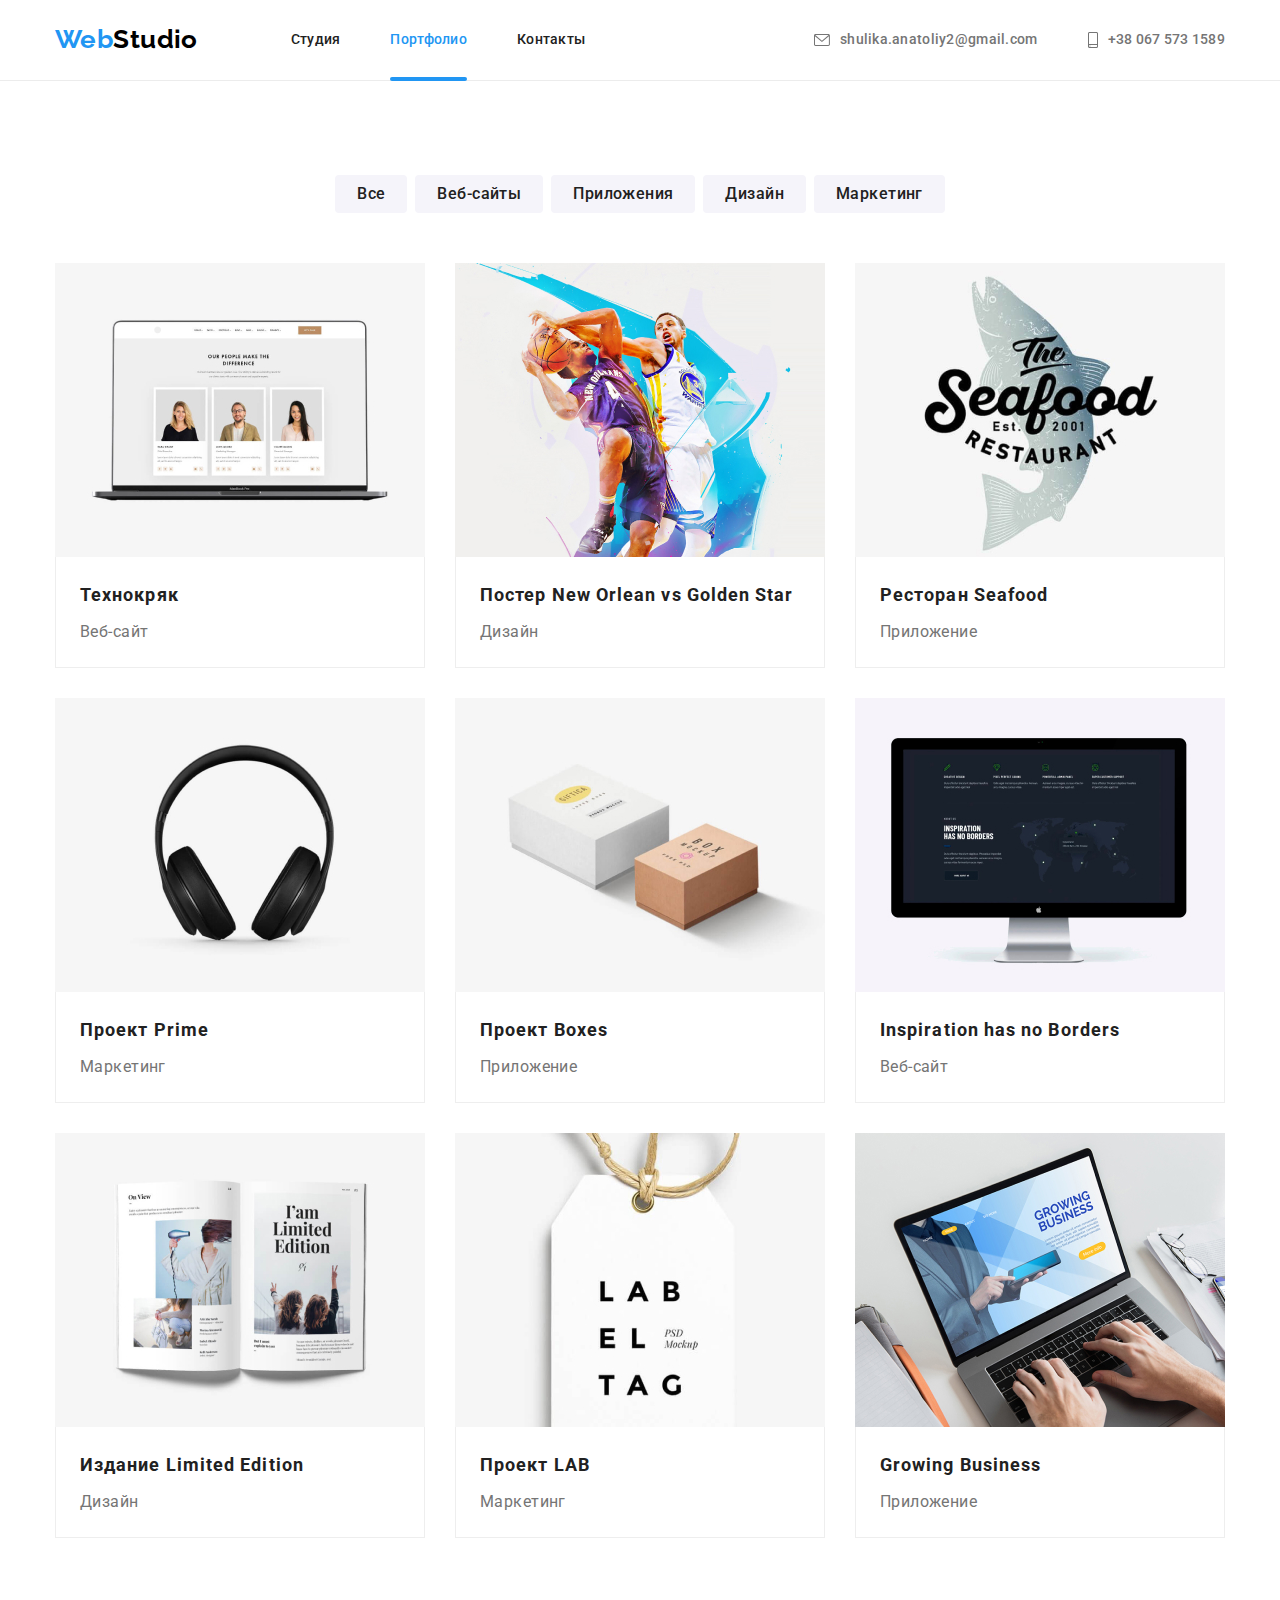
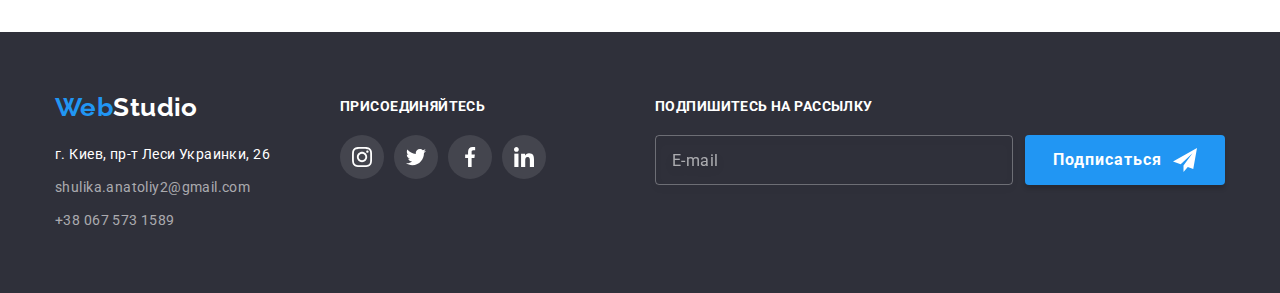
==== portfolio.html @ ae58b259 "Initial commit" ====
<!DOCTYPE html>
<html lang="ru">
  <head>
    <meta charset="UTF-8" />
    <meta http-equiv="X-UA-Compatible" content="IE=edge" />
    <meta name="viewport" content="width=device-width, initial-scale=1.0" />
    <link rel="preconnect" href="https://fonts.googleapis.com" />
    <link rel="preconnect" href="https://fonts.gstatic.com" crossorigin />
    <link
      href="https://fonts.googleapis.com/css2?family=Raleway:wght@700&family=Roboto:wght@400;500;700;900&display=swap"
      rel="stylesheet"
    />
    <link
      rel="stylesheet"
      href="https://cdnjs.cloudflare.com/ajax/libs/modern-normalize/1.1.0/modern-normalize.min.css"
    />
    <link rel="stylesheet" href="./styles/styles.css" />
    <link rel="stylesheet" href="./js/modal.js" />
    <title>GoIT Home Work 4</title>
  </head>
  <body>
    <!-- --------------------------------Header--------------------------------- -->
    <header class="header">
      <div class="container header-flex">
        <a class="logo" href="./index.html" lang="en"
          >Web<span class="logo-header">Studio</span></a
        >
        <!-- -----------------------Navigation -->
        <nav>
          <ul class="list-nav list">
            <li>
              <a class="header-link" href="./index.html">Студия</a>
            </li>
            <li>
              <a class="header-link current" href="./portfolio.html"
                >Портфолио</a
              >
            </li>
            <li>
              <a
                class="header-link"
                href="https://github.com/anatoliyshulika/goit-markup-hw-01"
                >Контакты</a
              >
            </li>
          </ul>
        </nav>
        <!-- -----------------------Contacts -->
        <ul class="header-contact-list list">
          <li>
            <a
              class="header-link contact-link"
              href="mailto:shulika.anatoliy2@gmail.com"
              lang="en"
            >
              <svg class="icon" width="16" height="12">
                <use href="./images/svg/icons.svg#envelope"></use>
              </svg>
              <span>shulika.anatoliy2@gmail.com</span>
            </a>
          </li>
          <li>
            <a class="header-link contact-link" href="tel:+380675731589">
              <svg class="icon" width="10" height="16">
                <use href="./images/svg/icons.svg#smartphone"></use>
              </svg>
              <span>+38 067 573 1589</span></a
            >
          </li>
        </ul>
      </div>
    </header>
    <!-- --------------------------------Header--------------------------------- -->

    <!-- --------------------------------Main--------------------------------- -->
    <main>
      <section class="section">
        <div class="container">
          <h1 class="visually-hidden">Портфолио</h1>
          <ul class="btn-list">
            <li class="item">
              <button class="works-btn" type="button">Все</button>
            </li>
            <li class="item">
              <button class="works-btn" type="button">Веб-сайты</button>
            </li>
            <li class="item">
              <button class="works-btn" type="button">Приложения</button>
            </li>
            <li class="item">
              <button class="works-btn" type="button">Дизайн</button>
            </li>
            <li class="item">
              <button class="works-btn" type="button">Маркетинг</button>
            </li>
          </ul>
          <!-- ---------------work list -->
          <ul class="list work-list">
            <!-- Технокряк -->
            <li class="item">
              <a class="work-list-link" href="">
                <div class="card">
                  <img
                    src="./images/portfolio/tekhnokrak.jpg"
                    width="370"
                    height="294"
                    alt="Ноутбук с фото на экране"
                  />
                  <div class="overlay">
                    <p>
                      Ресурс предлагает комплексные предложения с разным уровнем
                      функционала и сервисов. Все это позволит посетителю
                      получить исчерпывающие сведения о компании или частном
                      лице.
                    </p>
                  </div>
                </div>
                <div class="card-container">
                  <h2 class="work-title titles">Технокряк</h2>
                  <p class="discr-title">Веб-сайт</p>
                </div>
              </a>
            </li>
            <!-- Постер New Orlean vs Golden Star -->
            <li class="item">
              <a class="work-list-link" href="">
                <div class="card">
                  <img
                    src="./images/portfolio/orlean-vs-golden-star.jpg"
                    width="370"
                    height="294"
                    alt="Постер New Orlean vs Golden Star"
                  />
                  <div class="overlay">
                    <p>
                      Ресурс предлагает комплексные предложения с разным уровнем
                      функционала и сервисов. Все это позволит посетителю
                      получить исчерпывающие сведения о компании или частном
                      лице.
                    </p>
                  </div>
                </div>
                <div class="card-container">
                  <h2 class="work-title titles">
                    Постер New Orlean vs Golden Star
                  </h2>
                  <p class="discr-title">Дизайн</p>
                </div>
              </a>
            </li>
            <!-- Ресторан Seafood -->
            <li class="item">
              <a class="work-list-link" href="">
                <div class="card">
                  <img
                    src="./images/portfolio/seafood.jpg"
                    width="370"
                    height="294"
                    alt="Логотип ресторана сифуд"
                  />
                  <div class="overlay">
                    <p>
                      Ресурс предлагает комплексные предложения с разным уровнем
                      функционала и сервисов. Все это позволит посетителю
                      получить исчерпывающие сведения о компании или частном
                      лице.
                    </p>
                  </div>
                </div>
                <div class="card-container">
                  <h2 class="work-title titles">Ресторан Seafood</h2>
                  <p class="discr-title">Приложение</p>
                </div>
              </a>
            </li>
            <!-- Проект Prime -->
            <li class="item">
              <a class="work-list-link" href="">
                <div class="card">
                  <img
                    src="./images/portfolio/prime.jpg"
                    width="370"
                    height="294"
                    alt="Наушники"
                  />
                  <div class="overlay">
                    <p>
                      Ресурс предлагает комплексные предложения с разным уровнем
                      функционала и сервисов. Все это позволит посетителю
                      получить исчерпывающие сведения о компании или частном
                      лице.
                    </p>
                  </div>
                </div>
                <div class="card-container">
                  <h2 class="work-title titles">Проект Prime</h2>
                  <p class="discr-title">Маркетинг</p>
                </div>
              </a>
            </li>
            <!-- Проект Boxes -->
            <li class="item">
              <a class="work-list-link" href="">
                <div class="card">
                  <img
                    src="./images/portfolio/boxes.jpg"
                    width="370"
                    height="294"
                    alt="Картонные коробки"
                  />
                  <div class="overlay">
                    <p>
                      Ресурс предлагает комплексные предложения с разным уровнем
                      функционала и сервисов. Все это позволит посетителю
                      получить исчерпывающие сведения о компании или частном
                      лице.
                    </p>
                  </div>
                </div>
                <div class="card-container">
                  <h2 class="work-title titles">Проект Boxes</h2>
                  <p class="discr-title">Приложение</p>
                </div>
              </a>
            </li>
            <!-- Inspiration has no Borders -->
            <li class="item">
              <a class="work-list-link" href="">
                <div class="card">
                  <img
                    src="./images/portfolio/inspiration-has-no-borders.jpg"
                    width="370"
                    height="294"
                    alt="Монитор с изображением сайта"
                  />
                  <div class="overlay">
                    <p>
                      Ресурс предлагает комплексные предложения с разным уровнем
                      функционала и сервисов. Все это позволит посетителю
                      получить исчерпывающие сведения о компании или частном
                      лице.
                    </p>
                  </div>
                </div>
                <div class="card-container">
                  <h2 class="work-title titles">Inspiration has no Borders</h2>
                  <p class="discr-title">Веб-сайт</p>
                </div>
              </a>
            </li>
            <!-- Издание Limited Edition -->
            <li class="item">
              <a class="work-list-link" href="">
                <div class="card">
                  <img
                    src="./images/portfolio/limited-edition.jpg"
                    width="370"
                    height="294"
                    alt="Развернутая книга"
                  />
                  <div class="overlay">
                    <p>
                      Ресурс предлагает комплексные предложения с разным уровнем
                      функционала и сервисов. Все это позволит посетителю
                      получить исчерпывающие сведения о компании или частном
                      лице.
                    </p>
                  </div>
                </div>
                <div class="card-container">
                  <h2 class="work-title titles">Издание Limited Edition</h2>
                  <p class="discr-title">Дизайн</p>
                </div>
              </a>
            </li>
            <!-- Проект LAB -->
            <li class="item">
              <a class="work-list-link" href="">
                <div class="card">
                  <img
                    src="./images/portfolio/lab.jpg"
                    width="370"
                    height="294"
                    alt="Бирка с надписью"
                  />
                  <div class="overlay">
                    <p>
                      Ресурс предлагает комплексные предложения с разным уровнем
                      функционала и сервисов. Все это позволит посетителю
                      получить исчерпывающие сведения о компании или частном
                      лице.
                    </p>
                  </div>
                </div>
                <div class="card-container">
                  <h2 class="work-title titles">Проект LAB</h2>
                  <p class="discr-title">Маркетинг</p>
                </div>
              </a>
            </li>
            <!-- Growing Business -->
            <li class="item">
              <a class="work-list-link" href="">
                <div class="card">
                  <img
                    src="./images/portfolio/growing-business.jpg"
                    width="370"
                    height="294"
                    alt="Ноутбук с приложением на экране"
                  />
                  <div class="overlay">
                    <p>
                      Ресурс предлагает комплексные предложения с разным уровнем
                      функционала и сервисов. Все это позволит посетителю
                      получить исчерпывающие сведения о компании или частном
                      лице.
                    </p>
                  </div>
                </div>
                <div class="card-container">
                  <h2 class="work-title titles">Growing Business</h2>
                  <p class="discr-title">Приложение</p>
                </div>
              </a>
            </li>
          </ul>
          <!-- ---------------work list -->
        </div>
      </section>
    </main>
    <!-- --------------------------------Main--------------------------------- -->

    <!-- --------------------------------Footer--------------------------------- -->
    <footer class="footer">
      <div class="container">
        <div class="footer-address">
          <a class="logo" href="./index.html" lang="en"
            >Web<span class="logo-footer">Studio</span></a
          >
          <address>
            <ul class="address-list">
              <li class="item">
                <p class="post-address">г. Киев, пр-т Леси Украинки, 26</p>
              </li>
              <li class="item">
                <p>
                  <a
                    class="link-address"
                    href="mailto:shulika.anatoliy2@gmail.com"
                    lang="en"
                    >shulika.anatoliy2@gmail.com</a
                  >
                </p>
              </li>
              <li class="item">
                <p>
                  <a class="link-address" href="tel:+380675731589"
                    >+38 067 573 1589</a
                  >
                </p>
              </li>
            </ul>
          </address>
        </div>
        <div>
          <p class="join">Присоединяйтесь</p>
          <ul class="list social-list social-footer">
            <li class="item">
              <a
                class="social-link"
                href=""
                target="_blank"
                rel="noreferrer noopener"
                lang="en"
                aria-label="instagram"
              >
                <svg class="icon" width="20" height="20">
                  <use href="./images/svg/icons.svg#instagram"></use>
                </svg>
              </a>
            </li>
            <li class="item">
              <a
                class="social-link"
                href=""
                target="_blank"
                rel="noreferrer noopener"
                lang="en"
                aria-label="twitter"
              >
                <svg class="icon" width="20" height="20">
                  <use href="./images/svg/icons.svg#twitter"></use>
                </svg>
              </a>
            </li>
            <li class="item">
              <a
                class="social-link"
                href="https://www.facebook.com/profile.php?id=100005367284716"
                target="_blank"
                rel="noreferrer noopener"
                lang="en"
                aria-label="facebook"
              >
                <svg class="icon" width="20" height="20">
                  <use href="./images/svg/icons.svg#facebook"></use>
                </svg>
              </a>
            </li>
            <li class="item">
              <a
                class="social-link"
                href="https://www.linkedin.com/in/anatoliy-shulika-77a064154"
                target="_blank"
                rel="noreferrer noopener"
                lang="en"
                aria-label="linkedin"
              >
                <svg class="icon" width="20" height="20">
                  <use href="./images/svg/icons.svg#linkedin"></use>
                </svg>
              </a>
            </li>
          </ul>
        </div>
        <div class="footer-form-container">
          <strong class="join">Подпишитесь на рассылку</strong>
          <form class="subscribe-form" name="subscribe" method="">
            <label>
              <input
                class="subscribe-input"
                type="email"
                placeholder="E-mail"
                required
              />
            </label>
            <button type="submit" class="subscribe-btn">
              Подписаться
              <svg class="icon" width="24" height="24">
                <use href="./images/svg/icons.svg#icon-send"></use>
              </svg>
            </button>
          </form>
        </div>
      </div>
    </footer>
    <!-- --------------------------------Footer--------------------------------- -->
  </body>
</html>
---- styles/styles.css ----
/* Global variables */
:root {
  --main-white-color: #ffffff;
  --main-black-color: #000000;
  --main-text-color: #757575;
  --second-text-title-color: #212121;
  --accent-color: #2196f3;
  --accent-bg-color: #2f303a;
  --hero-btn-hover-bg-color: #188ce8;
  --our-team-bg-color: #f5f4fa;
  --work-item-border-color: #eeeeee;
  --heder-bord-color: #ececec;
  --svg-icon-color: #afb1b8;
  --num-of-cards: 1; /*number of cards in flex grid*/
  --space-between: 30px; /*space betwwen cards*/
  --timing-function: 250ms cubic-bezier(0.4, 0, 0.2, 1);
}

/* -------------------------Common styles--------------------------- */
body {
  font-family: Roboto, sans-serif;
  font-size: 14px;
  letter-spacing: 0.03em;

  background-color: var(--main-white-color);
  color: var(--main-text-color);
}

/* Reset some styles */
h1,
h2,
h3,
p,
ul {
  margin: 0;
  padding: 0;
}

.section {
  padding: 94px 0;
  max-width: 1600px;
  margin-left: auto;
  margin-right: auto;
}

.visually-hidden {
  position: absolute;
  width: 1px;
  height: 1px;
  margin: -1px;
  border: 0;
  padding: 0;
  white-space: nowrap;
  clip-path: inset(100%);
  clip: rect(0 0 0 0);
  overflow: hidden;
}

.titles {
  font-weight: 700;
  color: var(--second-text-title-color);
}

img {
  display: block;
  max-width: 100%;
  height: auto;
}

.list {
  list-style: none;
  display: flex;
  flex-wrap: wrap;
}

.container {
  padding-left: 15px;
  padding-right: 15px;
  width: 1200px;
  margin: 0 auto;
}

/* It is formula for gridding flex */
.list > .item {
  margin-right: var(--space-between);
  flex-basis: calc(
    (100% - (var(--space-between) * (var(--num-of-cards) - 1))) /
      var(--num-of-cards)
  );
}

.icon {
  fill: currentColor;
}
/* -------------------------Common styles--------------------------- */

/* -------------------------------Header----------------------------- */
.header {
  width: 100%;

  border-bottom: 1px solid var(--heder-bord-color);
  background-color: var(--main-white-color);
}
.header-flex {
  display: flex;
  align-items: center;
}

.logo {
  padding-top: 20px;
  padding-bottom: 20px;
  vertical-align: middle;

  font-family: Raleway, sans-serif;
  font-weight: 700;
  font-size: 26px;
  line-height: 1.2;
  text-decoration: none;
  letter-spacing: inherit;

  color: var(--accent-color);
}

.logo-header {
  color: var(--main-black-color);
  margin-right: 93px;
}

/* -----------------------Navigation and contacts */
.list-nav > li:not(:first-child) {
  margin-left: 50px;
}

.header-contact-list {
  margin-left: auto;
}

.header-contact-list > li:not(:first-child) {
  margin-left: 50px;
}

.header-link {
  display: inline-block;
  padding-top: 32px;
  padding-bottom: 32px;

  text-decoration: none;
  font-weight: 500;
  font-size: inherit;
  line-height: 1.14;
  letter-spacing: 0.02em;

  color: var(--second-text-title-color);

  transition: color var(--timing-function);
}

.header-link:hover,
.header-link:focus {
  color: var(--accent-color);
}

.current {
  color: var(--accent-color);
  position: relative;
}

.current::after {
  position: absolute;
  bottom: 0;
  transform: translateY(1px);

  display: block;
  width: 100%;
  height: 4px;

  content: "";

  border-radius: 2px;
  background-color: var(--accent-color);
}

.contact-link {
  display: flex;
  align-items: center;

  color: inherit;
}

.contact-link .icon {
  margin-right: 10px;
}

/* -----------------------Navigation and contacts */
/* -------------------------------Header----------------------------- */

/* -------------------------------Main----------------------------- */
/* ----------------------- Hero */
.hero {
  min-height: 600px;
  padding-top: 200px;
  text-align: center;

  background-color: var(--accent-bg-color);
  background-image: linear-gradient(
      rgba(47, 48, 58, 0.4),
      rgba(47, 48, 58, 0.4)
    ),
    url(../images/main-page/hero.jpg), linear-gradient(#c4c4c4, #c4c4c4);
  background-repeat: no-repeat;
  background-size: cover;
}

.box-title {
  width: 700px;
  margin-top: 0;
  margin-bottom: 30px;
  margin-left: auto;
  margin-right: auto;
}

.hero-title {
  font-weight: 900;
  font-size: 44px;
  line-height: 1.36;
  letter-spacing: 0.06em;
  text-transform: uppercase;

  color: var(--main-white-color);
}

.hero-btn {
  width: 200px;
  height: 50px;

  box-shadow: 0px 4px 4px rgba(0, 0, 0, 0.15);
  border-radius: 4px;
  border: none;

  font-family: inherit;
  font-weight: 700;
  font-size: 16px;
  line-height: 1.88;
  letter-spacing: 0.06em;

  color: var(--main-white-color);
  background-color: var(--accent-color);
  transition: background-color var(--timing-function);

  cursor: pointer;
}

.hero-btn:hover,
.hero-btn:focus {
  background-color: var(--hero-btn-hover-bg-color);
}

/* ---Modal window--- */
.backdrop {
  position: fixed;
  top: 0;
  left: 0;
  z-index: 11;

  width: 100vw;
  height: 100vh;

  background-color: rgba(0, 0, 0, 0.2);

  opacity: 1;
  visibility: visible;

  transition: opacity var(--timing-function), visibility var(--timing-function);
}

.backdrop.is-hidden {
  opacity: 0;
  visibility: hidden;
  pointer-events: none;
}

.backdrop.is-hidden .modal {
  transform: translate(-50%, -50%) scale(0.8);
}

.modal {
  position: absolute;
  top: 50%;
  left: 50%;
  transform: translate(-50%, -50%) scale(1);
  transition: transform var(--timing-function);

  min-width: 528px;
  min-height: 581px;
  padding: 40px;

  background: var(--main-white-color);
  box-shadow: 0px 1px 3px rgba(0, 0, 0, 0.12), 0px 1px 1px rgba(0, 0, 0, 0.14),
    0px 2px 1px rgba(0, 0, 0, 0.2);
  border-radius: 4px;
}

.modal-close-btn {
  position: absolute;
  top: 0;
  right: 0;
  transform: translate(-8px, 8px);

  display: flex;
  align-items: center;
  justify-content: center;
  width: 30px;
  height: 30px;

  background-color: var(--main-white-color);
  border-radius: 50%;
  border: 1px solid rgba(0, 0, 0, 0.1);

  cursor: pointer;

  transition: color var(--timing-function);
}

.modal-close-btn:hover,
.modal-close-btn:focus {
  color: var(--accent-color);
}

/* -------- modal form styling */
.order-form-title {
  display: block;
  margin-bottom: 12px;

  font-weight: 700;
  font-size: 20px;
  line-height: 1.15;
  text-align: center;
  letter-spacing: 0.03em;

  color: var(--second-text-title-color);
}

.order-label {
  display: block;
  height: 58px;
  margin-bottom: 10px;
}

.order-input-title {
  display: inline-block;
  margin-bottom: 4px;
  font-size: 12px;
  line-height: 1.17;
  letter-spacing: 0.01em;
}

.input-container {
  position: relative;
}

.order-input {
  display: block;
  width: 448px;
  height: 40px;
  padding-left: 42px;
  padding-right: 10px;

  border: 1px solid rgba(33, 33, 33, 0.2);
  border-radius: 4px;

  cursor: pointer;
  transition: border-color var(--timing-function);
}

.input-icon {
  position: absolute;
  left: 12px;
  top: 50%;
  transform: translateY(-50%);

  fill: var(--second-text-title-color);
  transition: fill var(--timing-function);
}

.comment-field::placeholder {
  color: rgba(117, 117, 117, 0.5);
}

.order-input:focus {
  border-color: var(--accent-color);
  outline: none;
}

.order-input:focus + .input-icon {
  fill: var(--accent-color);
}

.order-comment-label {
  display: block;
  height: 138px;
  margin-bottom: 20px;
}

.comment-field {
  display: block;
  padding: 12px 16px;
  width: 448px;
  height: 120px;
  resize: none;

  font-size: 12px;
  line-height: 1.17;
  letter-spacing: 0.01em;
  color: inherit;

  border: 1px solid rgba(33, 33, 33, 0.2);
  border-radius: 4px;

  transition: border-color var(--timing-function);

  cursor: pointer;
}

.comment-field:focus {
  border-color: var(--accent-color);
  outline: none;
}

.agreement-label {
  position: relative;
  display: flex;
  align-items: center;
  margin-bottom: 30px;

  line-height: 1.71;
}

.my-checkbox {
  display: flex;
  align-items: center;
  justify-content: center;
  position: absolute;
  left: 12px;

  width: 16px;
  height: 16px;

  background-color: var(--main-white-color);

  box-shadow: 0 0 0 2px var(--second-text-title-color);
  border-radius: 2px;

  transition: background-color var(--timing-function),
    box-shadow var(--timing-function);
}

.check {
  opacity: 0;

  transition: opacity var(--timing-function);
}

.native-checkbox:checked + .my-checkbox .check {
  opacity: 1;
}

.native-checkbox:focus + .my-checkbox {
  background-color: #c1b44d63;
}

.native-checkbox:checked + .my-checkbox {
  background-color: var(--accent-color);
  box-shadow: 0 0 0 2px var(--accent-color);
}

.agreement-input-tekst {
  margin-left: 37px;
  user-select: none;
}

.link-agreement {
  position: relative;
  display: inline-block;
  color: var(--accent-color);
  text-decoration: none;
}

.link-agreement::after {
  position: absolute;
  bottom: 5px;
  left: 0;
  content: " ";
  display: inline-block;
  width: 100%;
  height: 1px;
  background-color: var(--accent-color);
}

.order-btn {
  display: block;
  width: 200px;
  height: 50px;
  margin-left: auto;
  margin-right: auto;

  font-weight: 700;
  font-size: 16px;
  line-height: 1.88;
  letter-spacing: 0.06em;
  color: var(--main-white-color);

  background-color: var(--accent-color);
  box-shadow: 0px 4px 4px rgba(0, 0, 0, 0.15);
  border-radius: 4px;
  border: none;

  transition: background-color var(--timing-function);
}

.order-btn:hover,
.order-btn:focus {
  background-color: var(--hero-btn-hover-bg-color);
}
/* Всплывающее окно с условиями договора :) */
.close {
  position: absolute;
  top: 0;
  right: 0;
  transform: translate(-8px, 8px);

  display: flex;
  align-items: center;
  justify-content: center;
  width: 30px;
  height: 30px;
  padding: 6px;

  background-color: var(--main-white-color);
  border-radius: 50%;
  border: 1px solid rgba(0, 0, 0, 0.1);
  text-decoration: none;
  color: var(--second-text-title-color);

  cursor: pointer;

  transition: color var(--timing-function);
}

.close:hover,
.close:focus {
  color: var(--accent-color);
}

#pop-up-window {
  position: absolute;
  top: -450px;
  left: -75px;

  visibility: hidden;
  opacity: 0;
  transform: scale(0.6);
  transition: visibility var(--timing-function), opacity var(--timing-function),
    transform var(--timing-function);

  width: 600px;
  height: 600px;
  padding: 40px;

  font-size: 20px;
  text-align: center;

  background-color: var(--main-white-color);
  box-shadow: 0px 1px 3px rgba(0, 0, 0, 0.12), 0px 1px 1px rgba(0, 0, 0, 0.14),
    0px 2px 1px rgba(0, 0, 0, 0.2);
  border-radius: 4px;
}

#pop-up-window:target {
  visibility: visible;
  opacity: 1;
  transform: scale(1);
}
/* Всплывающее окно с условиями договора :) */
/* -------- modal form styling */
/* ---Modal window--- */
/* ----------------------- Hero */

/* ----------------------- Our features */
.features-title {
  margin-bottom: 10px;

  font-size: 14px;
  line-height: 1.14;
  text-transform: uppercase;
}

.features-list > .item {
  --num-of-cards: 4;
}

.features-list > .item:nth-child(n + 5) {
  /* nuber of cards + 1 */
  margin-top: var(--space-between);
}

/* nuber of cards */
.features-list > .item:nth-child(4n + 4) {
  margin-right: 0;
}

.feature-icon {
  display: flex;
  align-items: center;
  justify-content: center;
  height: 120px;
  margin-bottom: 30px;
  border-radius: 4px;

  background-color: var(--our-team-bg-color);
}

.features {
  line-height: 1.71;
}
/* ----------------------- Our features */

/* ----------------------- What we do*/
.content-title {
  margin-bottom: 50px;

  font-size: 36px;
  line-height: 1.16;
  text-align: center;
}

.what-we-do-section {
  padding-top: 0;
}

.what-we-do-list > .item {
  position: relative;

  --num-of-cards: 3;
}

.what-we-do-list > .item:nth-child(n + 4) {
  /* nuber of cards + 1 */
  margin-top: var(--space-between);
}

/* nuber of cards */
.what-we-do-list > .item:nth-child(3n + 3) {
  margin-right: 0;
}

.what-we-do-title {
  position: absolute;
  bottom: 0;

  width: 100%;

  font-weight: 700;
  line-height: 70px;
  text-align: center;
  text-transform: uppercase;

  color: var(--main-white-color);
  background-color: rgba(47, 48, 58, 0.8);
}

/* ----------------------- What we do */

/* ----------------------- Our team */
.our-team {
  background-color: var(--our-team-bg-color);
}

.staff-list > .item {
  --num-of-cards: 4;
}

.staff-list > .item:nth-child(n + 5) {
  /* nuber of cards + 1 */
  margin-top: var(--space-between);
}

/* nuber of cards */
.staff-list > .item:nth-child(4n + 4) {
  margin-right: 0;
}

.staf-card {
  box-shadow: 0px 1px 3px rgba(0, 0, 0, 0.12), 0px 1px 1px rgba(0, 0, 0, 0.14),
    0px 2px 1px rgba(0, 0, 0, 0.2);
  border-radius: 0px 0px 4px 4px;

  background-color: var(--main-white-color);
}

.staff-discr {
  padding-top: 30px;
  padding-bottom: 30px;
  text-align: center;
}

.staff-title {
  margin-bottom: 10px;

  font-weight: 500;
  font-size: 16px;
  line-height: 1.19;

  color: var(--second-text-title-color);
}

.major {
  font-size: 16px;
  line-height: 1.19;
  margin-bottom: 16px;
}

/* ------social list-------- */
.social-list {
  width: 206px;
  margin-left: auto;
  margin-right: auto;
}

.social-link {
  display: flex;
  height: 44px;
  width: 44px;
  align-items: center;
  justify-content: center;

  border-radius: 50%;
  color: var(--svg-icon-color);
  transition: color var(--timing-function),
    background-color var(--timing-function);
}

.social-link:hover,
.social-link:focus {
  background-color: var(--accent-color);
  color: var(--main-white-color);
}

.social-list > .item {
  --num-of-cards: 4;
  --space-between: 10px;
}

.social-list > .item:nth-child(n + 5) {
  /* nuber of cards + 1 */
  margin-top: var(--space-between);
}

/* nuber of cards */
.social-list > .item:nth-child(4n + 4) {
  margin-right: 0;
}
/* ------social list-------- */
/* ----------------------- Our team */

/* ----------------------- Regular customers */
.customers-link {
  display: flex;
  min-height: 92px;
  align-items: center;
  justify-content: center;

  border-radius: 4px;
  border: 1px solid;
  color: var(--svg-icon-color);
  transition: color var(--timing-function);
}

.customers-link:hover,
.customers-link:focus {
  color: var(--accent-color);
}

.customers-list > .item {
  --num-of-cards: 6;
}

.customers-list > .item:nth-child(n + 7) {
  /* nuber of cards + 1 */
  margin-top: var(--space-between);
}

/* nuber of cards */
.customers-list > .item:nth-child(6n + 6) {
  margin-right: 0;
}
/* ----------------------- Regular customers */
/* -------------------------------Main----------------------------- */

/* -------------------------------Footer----------------------------- */
.footer {
  padding-top: 60px;
  padding-bottom: 60px;

  background-color: var(--accent-bg-color);
}

.logo-footer {
  color: var(--main-white-color);
}

.address-list {
  list-style: none;
  margin-top: 20px;
}

.address-list > .item:not(:last-child) {
  margin-bottom: 9px;
}

.post-address {
  font-style: normal;
  line-height: 1.71;

  color: var(--main-white-color);
}

.link-address {
  text-decoration: none;
  font-style: normal;
  font-size: inherit;
  line-height: 1.71;
  letter-spacing: inherit;

  color: rgba(255, 255, 255, 0.6);
}

.footer .container {
  display: flex;
  align-items: baseline;
}

.footer-address {
  margin-right: 70px;
}

.join {
  display: block;
  margin-bottom: 20px;

  font-weight: 700;
  font-size: 14px;
  line-height: 1.14;
  letter-spacing: 0.03em;
  text-transform: uppercase;

  color: var(--main-white-color);
}

.social-footer {
  margin: 0;
}

.social-footer .social-link {
  color: var(--main-white-color);
  background-color: rgba(255, 255, 255, 0.1);
}

.social-footer .social-link:hover,
.social-footer .social-link:focus {
  background-color: var(--accent-color);
}
/* --------- Footer form styling----- */
.footer-form-container {
  width: 570px;
  margin-left: auto;
}

.subscribe-form {
  display: flex;
  align-items: flex-start;
  justify-content: space-between;
}

.subscribe-input {
  width: 358px;
  height: 50px;
  padding: 0 16px;

  border: 1px solid rgba(255, 255, 255, 0.3);
  filter: drop-shadow(0px 4px 4px rgba(0, 0, 0, 0.15));
  border-radius: 4px;

  font-size: 16px;
  line-height: 1.25;
  letter-spacing: 0.03em;
  color: rgba(255, 255, 255, 0.6);
  background-color: transparent;

  cursor: pointer;
  transition: border-color var(--timing-function);
}

.subscribe-input::placeholder {
  font-size: 16px;
  line-height: 1.25;
  letter-spacing: 0.03em;

  color: rgba(255, 255, 255, 0.6);
}

.subscribe-input:focus {
  border-color: var(--accent-color);
  outline: none;
}

.subscribe-btn {
  display: flex;
  align-items: center;
  justify-content: space-between;
  width: 200px;
  height: 50px;
  padding: 10px 28px;

  font-weight: 700;
  font-size: 16px;
  line-height: 1.88;
  letter-spacing: 0.06em;
  color: var(--main-white-color);

  background: #2196f3;
  box-shadow: 0px 4px 4px rgba(0, 0, 0, 0.15);
  border: none;
  border-radius: 4px;

  cursor: pointer;
}

.subscribe-btn:hover,
.subscribe-btn:focus {
  background-color: var(--hero-btn-hover-bg-color);
}
/* --------- Footer form styling----- */
/* -------------------------------Footer----------------------------- */
/* -----------------------------------------------------------index-------------------------------------------------------------- */
/* ------------------------------------------------------------------------------------------------------------------------------ */

/* ------------------------------------------------------------------------------------------------------------------------------ */
/* ---------------------------------------------------------portfolio------------------------------------------------------------ */
/* -------------------------------Main----------------------------- */
/* ----------------------- Work filter */
.btn-list {
  display: flex;
  list-style: none;
  justify-content: center;
  margin-bottom: 50px;
}
.btn-list > .item:not(:last-child) {
  margin-right: 8px;
}
.works-btn {
  padding: 6px 22px;

  border: 0px;
  border-radius: 4px;

  font-family: inherit;
  font-weight: 500;
  font-size: 16px;
  line-height: 1.62;
  text-align: center;
  letter-spacing: inherit;

  color: var(--second-text-title-color);
  background-color: var(--our-team-bg-color);
  transition: color var(--timing-function),
    background-color var(--timing-function), box-shadow var(--timing-function);

  cursor: pointer;
}

.works-btn:hover,
.works-btn:focus {
  background-color: var(--accent-color);
  color: var(--main-white-color);

  box-shadow: 0px 3px 1px rgba(0, 0, 0, 0.1), 0px 1px 2px rgba(0, 0, 0, 0.08),
    0px 2px 2px rgba(0, 0, 0, 0.12);
}
/* ----------------------- Work filter */

/* ----------------------- Work list */
.work-list > .item {
  --num-of-cards: 3;
}

.work-list > .item:nth-child(n + 4) {
  /* nuber of cards + 1 */
  margin-top: var(--space-between);
}

/* nuber of cards */
.work-list > .item:nth-child(3n + 3) {
  margin-right: 0;
}

.work-list-link {
  display: inline-block;

  text-decoration: none;
  transition: box-shadow var(--timing-function);
}

.work-list-link:hover,
.work-list-link:focus {
  box-shadow: 0px 1px 1px rgba(0, 0, 0, 0.12), 0px 4px 4px rgba(0, 0, 0, 0.06),
    1px 4px 6px rgba(0, 0, 0, 0.16);
}

/* ------overlay--- */
.card {
  position: relative;
  overflow: hidden;
}

.overlay {
  position: absolute;
  transform: translateY(0%);

  width: 100%;
  height: 100%;
  padding: 63px 24px;

  font-size: 18px;
  line-height: 1.56;
  letter-spacing: 0.03em;

  color: var(--main-white-color);
  background-color: rgba(33, 150, 243, 0.9);

  transition: transform var(--timing-function);
}

.work-list-link:hover .overlay,
.work-list-link:focus .overlay {
  transform: translateY(-100%);
}
/* ------overlay--- */

.card-container {
  padding: 20px 24px;

  background-color: var(--main-white-color);
  border-right: 1px solid var(--work-item-border-color);
  border-bottom: 1px solid var(--work-item-border-color);
  border-left: 1px solid var(--work-item-border-color);
}

.work-title {
  margin-bottom: 4px;

  font-weight: 700;
  font-size: 18px;
  line-height: 2;
  letter-spacing: 0.06em;

  color: var(--second-text-title-color);
}

.discr-title {
  font-size: 16px;
  line-height: 1.88;

  color: var(--main-text-color);
}
/* ----------------------- Work list */
/* -------------------------------Main----------------------------- */
/* 
* {
  outline: 2px solid tomato;
} */
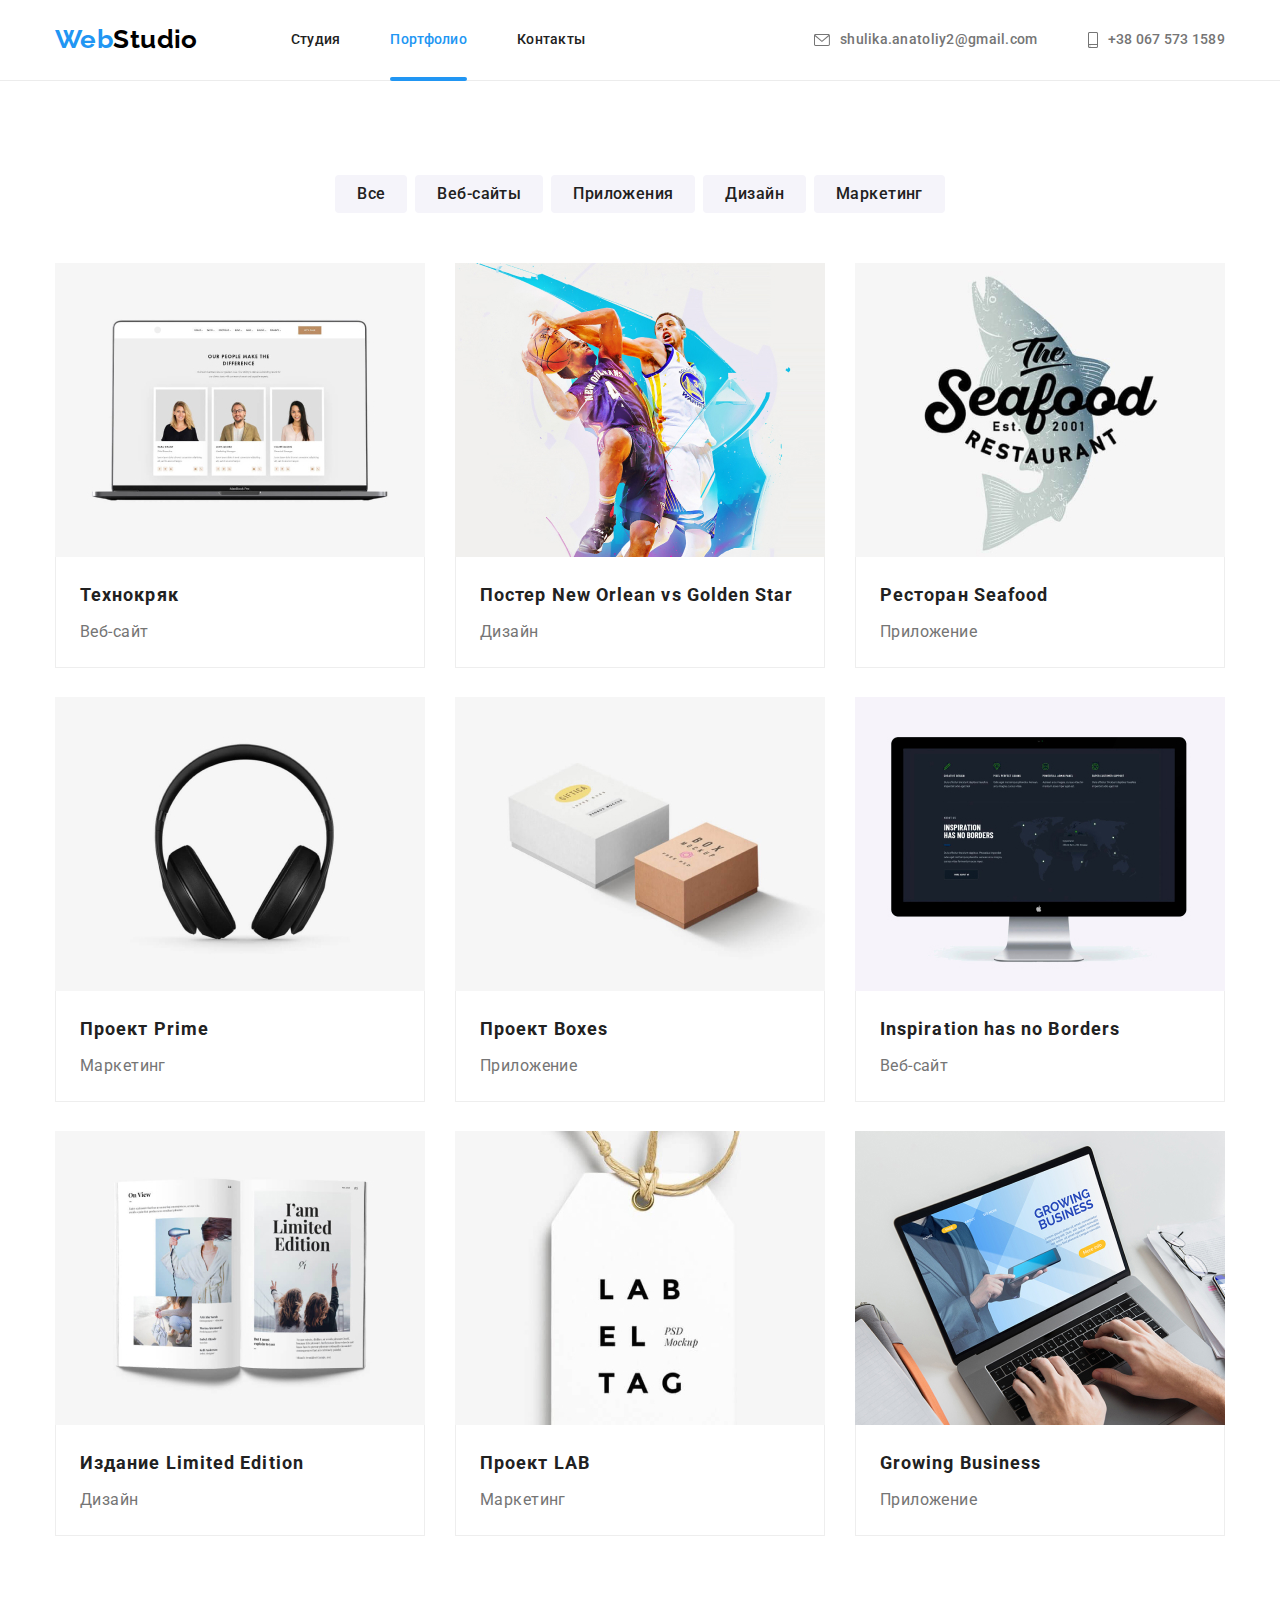
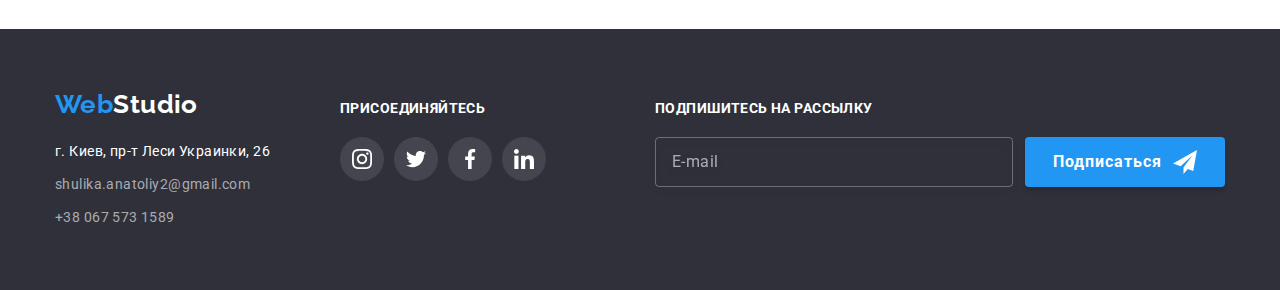
==== commit 1367bdad: "Закончил 7.0" ====
--- a/portfolio.html
+++ b/portfolio.html
@@ -16,58 +16,68 @@
     />
     <link rel="stylesheet" href="./styles/styles.css" />
     <link rel="stylesheet" href="./js/modal.js" />
-    <title>GoIT Home Work 4</title>
+    <title>GoIT Home Work 7</title>
   </head>
   <body>
     <!-- --------------------------------Header--------------------------------- -->
     <header class="header">
-      <div class="container header-flex">
-        <a class="logo" href="./index.html" lang="en"
-          >Web<span class="logo-header">Studio</span></a
-        >
+      <div class="container flex-between">
         <!-- -----------------------Navigation -->
-        <nav>
-          <ul class="list-nav list">
-            <li>
-              <a class="header-link" href="./index.html">Студия</a>
-            </li>
-            <li>
-              <a class="header-link current" href="./portfolio.html"
-                >Портфолио</a
-              >
-            </li>
-            <li>
-              <a
-                class="header-link"
-                href="https://github.com/anatoliyshulika/goit-markup-hw-01"
-                >Контакты</a
-              >
-            </li>
-          </ul>
-        </nav>
+        <div class="flex-between">
+          <a class="logo header__logo" href="./index.html" lang="en"
+            >Web<span class="logo--dark">Studio</span></a
+          >
+          <nav>
+            <ul class="header__nav grid">
+              <li>
+                <a class="header__link" href="./index.html">Студия</a>
+              </li>
+              <li>
+                <a
+                  class="header__link header__link--current"
+                  href="./portfolio.html"
+                  >Портфолио</a
+                >
+              </li>
+              <li>
+                <a
+                  class="header__link"
+                  href="https://github.com/anatoliyshulika/goit-markup-hw-01"
+                  >Контакты</a
+                >
+              </li>
+            </ul>
+          </nav>
+        </div>
+        <!-- -----------------------Navigation -->
+
         <!-- -----------------------Contacts -->
-        <ul class="header-contact-list list">
+        <ul class="header__contacts grid">
           <li>
             <a
-              class="header-link contact-link"
+              class="header__link header__link--color"
               href="mailto:shulika.anatoliy2@gmail.com"
               lang="en"
             >
-              <svg class="icon" width="16" height="12">
+              <svg class="icon header__icon" width="16" height="12">
                 <use href="./images/svg/icons.svg#envelope"></use>
               </svg>
               <span>shulika.anatoliy2@gmail.com</span>
             </a>
           </li>
           <li>
-            <a class="header-link contact-link" href="tel:+380675731589">
-              <svg class="icon" width="10" height="16">
+            <a
+              class="header__link header__link--color"
+              href="tel:+380675731589"
+            >
+              <svg class="icon header__icon" width="10" height="16">
                 <use href="./images/svg/icons.svg#smartphone"></use>
               </svg>
               <span>+38 067 573 1589</span></a
             >
           </li>
         </ul>
+        <!-- -----------------------Contacts -->
       </div>
     </header>
     <!-- --------------------------------Header--------------------------------- -->
@@ -77,251 +87,287 @@
       <section class="section">
         <div class="container">
           <h1 class="visually-hidden">Портфолио</h1>
-          <ul class="btn-list">
-            <li class="item">
-              <button class="works-btn" type="button">Все</button>
-            </li>
-            <li class="item">
-              <button class="works-btn" type="button">Веб-сайты</button>
-            </li>
-            <li class="item">
-              <button class="works-btn" type="button">Приложения</button>
-            </li>
-            <li class="item">
-              <button class="works-btn" type="button">Дизайн</button>
-            </li>
-            <li class="item">
-              <button class="works-btn" type="button">Маркетинг</button>
+          <ul class="filter">
+            <li>
+              <button class="filter__btn" type="button">Все</button>
+            </li>
+            <li>
+              <button class="filter__btn" type="button">Веб-сайты</button>
+            </li>
+            <li>
+              <button class="filter__btn" type="button">Приложения</button>
+            </li>
+            <li>
+              <button class="filter__btn" type="button">Дизайн</button>
+            </li>
+            <li>
+              <button class="filter__btn" type="button">Маркетинг</button>
             </li>
           </ul>
           <!-- ---------------work list -->
-          <ul class="list work-list">
+          <ul class="portfolio grid">
             <!-- Технокряк -->
-            <li class="item">
-              <a class="work-list-link" href="">
-                <div class="card">
+            <li class="grid__item">
+              <div
+                class="card"
+                role="link"
+                onclick="location.href='https://css-tricks.com/creating-clickable-divs/';"
+              >
+                <div class="card__overlay-holder">
                   <img
                     src="./images/portfolio/tekhnokrak.jpg"
                     width="370"
                     height="294"
                     alt="Ноутбук с фото на экране"
                   />
-                  <div class="overlay">
-                    <p>
-                      Ресурс предлагает комплексные предложения с разным уровнем
-                      функционала и сервисов. Все это позволит посетителю
-                      получить исчерпывающие сведения о компании или частном
-                      лице.
-                    </p>
-                  </div>
-                </div>
-                <div class="card-container">
-                  <h2 class="work-title titles">Технокряк</h2>
-                  <p class="discr-title">Веб-сайт</p>
-                </div>
-              </a>
+                  <div class="card__overlay">
+                    <p>
+                      Ресурс предлагает комплексные предложения с разным уровнем
+                      функционала и сервисов. Все это позволит посетителю
+                      получить исчерпывающие сведения о компании или частном
+                      лице.
+                    </p>
+                  </div>
+                </div>
+                <div class="card__desc">
+                  <h2 class="card__title titles">Технокряк</h2>
+                  <p class="card__prod-type">Веб-сайт</p>
+                </div>
+              </div>
             </li>
             <!-- Постер New Orlean vs Golden Star -->
-            <li class="item">
-              <a class="work-list-link" href="">
-                <div class="card">
+            <li class="grid__item">
+              <div
+                class="card"
+                role="link"
+                onclick="location.href='https://css-tricks.com/creating-clickable-divs/';"
+              >
+                <div class="card__overlay-holder">
                   <img
                     src="./images/portfolio/orlean-vs-golden-star.jpg"
                     width="370"
                     height="294"
                     alt="Постер New Orlean vs Golden Star"
                   />
-                  <div class="overlay">
-                    <p>
-                      Ресурс предлагает комплексные предложения с разным уровнем
-                      функционала и сервисов. Все это позволит посетителю
-                      получить исчерпывающие сведения о компании или частном
-                      лице.
-                    </p>
-                  </div>
-                </div>
-                <div class="card-container">
-                  <h2 class="work-title titles">
+                  <div class="card__overlay">
+                    <p>
+                      Ресурс предлагает комплексные предложения с разным уровнем
+                      функционала и сервисов. Все это позволит посетителю
+                      получить исчерпывающие сведения о компании или частном
+                      лице.
+                    </p>
+                  </div>
+                </div>
+                <div class="card__desc">
+                  <h2 class="card__title titles">
                     Постер New Orlean vs Golden Star
                   </h2>
-                  <p class="discr-title">Дизайн</p>
-                </div>
-              </a>
+                  <p class="card__prod-type">Дизайн</p>
+                </div>
+              </div>
             </li>
             <!-- Ресторан Seafood -->
-            <li class="item">
-              <a class="work-list-link" href="">
-                <div class="card">
+            <li class="grid__item">
+              <div
+                class="card"
+                role="link"
+                onclick="location.href='https://css-tricks.com/creating-clickable-divs/';"
+              >
+                <div class="card__overlay-holder">
                   <img
                     src="./images/portfolio/seafood.jpg"
                     width="370"
                     height="294"
                     alt="Логотип ресторана сифуд"
                   />
-                  <div class="overlay">
-                    <p>
-                      Ресурс предлагает комплексные предложения с разным уровнем
-                      функционала и сервисов. Все это позволит посетителю
-                      получить исчерпывающие сведения о компании или частном
-                      лице.
-                    </p>
-                  </div>
-                </div>
-                <div class="card-container">
-                  <h2 class="work-title titles">Ресторан Seafood</h2>
-                  <p class="discr-title">Приложение</p>
-                </div>
-              </a>
+                  <div class="card__overlay">
+                    <p>
+                      Ресурс предлагает комплексные предложения с разным уровнем
+                      функционала и сервисов. Все это позволит посетителю
+                      получить исчерпывающие сведения о компании или частном
+                      лице.
+                    </p>
+                  </div>
+                </div>
+                <div class="card__desc">
+                  <h2 class="card__title titles">Ресторан Seafood</h2>
+                  <p class="card__prod-type">Приложение</p>
+                </div>
+              </div>
             </li>
             <!-- Проект Prime -->
-            <li class="item">
-              <a class="work-list-link" href="">
-                <div class="card">
+            <li class="grid__item">
+              <div
+                class="card"
+                role="link"
+                onclick="location.href='https://css-tricks.com/creating-clickable-divs/';"
+              >
+                <div class="card__overlay-holder">
                   <img
                     src="./images/portfolio/prime.jpg"
                     width="370"
                     height="294"
                     alt="Наушники"
                   />
-                  <div class="overlay">
-                    <p>
-                      Ресурс предлагает комплексные предложения с разным уровнем
-                      функционала и сервисов. Все это позволит посетителю
-                      получить исчерпывающие сведения о компании или частном
-                      лице.
-                    </p>
-                  </div>
-                </div>
-                <div class="card-container">
-                  <h2 class="work-title titles">Проект Prime</h2>
-                  <p class="discr-title">Маркетинг</p>
-                </div>
-              </a>
+                  <div class="card__overlay">
+                    <p>
+                      Ресурс предлагает комплексные предложения с разным уровнем
+                      функционала и сервисов. Все это позволит посетителю
+                      получить исчерпывающие сведения о компании или частном
+                      лице.
+                    </p>
+                  </div>
+                </div>
+                <div class="card__desc">
+                  <h2 class="card__title titles">Проект Prime</h2>
+                  <p class="card__prod-type">Маркетинг</p>
+                </div>
+              </div>
             </li>
             <!-- Проект Boxes -->
-            <li class="item">
-              <a class="work-list-link" href="">
-                <div class="card">
+            <li class="grid__item">
+              <div
+                class="card"
+                role="link"
+                onclick="location.href='https://css-tricks.com/creating-clickable-divs/';"
+              >
+                <div class="card__overlay-holder">
                   <img
                     src="./images/portfolio/boxes.jpg"
                     width="370"
                     height="294"
                     alt="Картонные коробки"
                   />
-                  <div class="overlay">
-                    <p>
-                      Ресурс предлагает комплексные предложения с разным уровнем
-                      функционала и сервисов. Все это позволит посетителю
-                      получить исчерпывающие сведения о компании или частном
-                      лице.
-                    </p>
-                  </div>
-                </div>
-                <div class="card-container">
-                  <h2 class="work-title titles">Проект Boxes</h2>
-                  <p class="discr-title">Приложение</p>
-                </div>
-              </a>
+                  <div class="card__overlay">
+                    <p>
+                      Ресурс предлагает комплексные предложения с разным уровнем
+                      функционала и сервисов. Все это позволит посетителю
+                      получить исчерпывающие сведения о компании или частном
+                      лице.
+                    </p>
+                  </div>
+                </div>
+                <div class="card__desc">
+                  <h2 class="card__title titles">Проект Boxes</h2>
+                  <p class="card__prod-type">Приложение</p>
+                </div>
+              </div>
             </li>
             <!-- Inspiration has no Borders -->
-            <li class="item">
-              <a class="work-list-link" href="">
-                <div class="card">
+            <li class="grid__item">
+              <div
+                class="card"
+                role="link"
+                onclick="location.href='https://css-tricks.com/creating-clickable-divs/';"
+              >
+                <div class="card__overlay-holder">
                   <img
                     src="./images/portfolio/inspiration-has-no-borders.jpg"
                     width="370"
                     height="294"
                     alt="Монитор с изображением сайта"
                   />
-                  <div class="overlay">
-                    <p>
-                      Ресурс предлагает комплексные предложения с разным уровнем
-                      функционала и сервисов. Все это позволит посетителю
-                      получить исчерпывающие сведения о компании или частном
-                      лице.
-                    </p>
-                  </div>
-                </div>
-                <div class="card-container">
-                  <h2 class="work-title titles">Inspiration has no Borders</h2>
-                  <p class="discr-title">Веб-сайт</p>
-                </div>
-              </a>
+                  <div class="card__overlay">
+                    <p>
+                      Ресурс предлагает комплексные предложения с разным уровнем
+                      функционала и сервисов. Все это позволит посетителю
+                      получить исчерпывающие сведения о компании или частном
+                      лице.
+                    </p>
+                  </div>
+                </div>
+                <div class="card__desc">
+                  <h2 class="card__title titles">Inspiration has no Borders</h2>
+                  <p class="card__prod-type">Веб-сайт</p>
+                </div>
+              </div>
             </li>
             <!-- Издание Limited Edition -->
-            <li class="item">
-              <a class="work-list-link" href="">
-                <div class="card">
+            <li class="grid__item">
+              <div
+                class="card"
+                role="link"
+                onclick="location.href='https://css-tricks.com/creating-clickable-divs/';"
+              >
+                <div class="card__overlay-holder">
                   <img
                     src="./images/portfolio/limited-edition.jpg"
                     width="370"
                     height="294"
                     alt="Развернутая книга"
                   />
-                  <div class="overlay">
-                    <p>
-                      Ресурс предлагает комплексные предложения с разным уровнем
-                      функционала и сервисов. Все это позволит посетителю
-                      получить исчерпывающие сведения о компании или частном
-                      лице.
-                    </p>
-                  </div>
-                </div>
-                <div class="card-container">
-                  <h2 class="work-title titles">Издание Limited Edition</h2>
-                  <p class="discr-title">Дизайн</p>
-                </div>
-              </a>
+                  <div class="card__overlay">
+                    <p>
+                      Ресурс предлагает комплексные предложения с разным уровнем
+                      функционала и сервисов. Все это позволит посетителю
+                      получить исчерпывающие сведения о компании или частном
+                      лице.
+                    </p>
+                  </div>
+                </div>
+                <div class="card__desc">
+                  <h2 class="card__title titles">Издание Limited Edition</h2>
+                  <p class="card__prod-type">Дизайн</p>
+                </div>
+              </div>
             </li>
             <!-- Проект LAB -->
-            <li class="item">
-              <a class="work-list-link" href="">
-                <div class="card">
+            <li class="grid__item">
+              <div
+                class="card"
+                role="link"
+                onclick="location.href='https://css-tricks.com/creating-clickable-divs/';"
+              >
+                <div class="card__overlay-holder">
                   <img
                     src="./images/portfolio/lab.jpg"
                     width="370"
                     height="294"
                     alt="Бирка с надписью"
                   />
-                  <div class="overlay">
-                    <p>
-                      Ресурс предлагает комплексные предложения с разным уровнем
-                      функционала и сервисов. Все это позволит посетителю
-                      получить исчерпывающие сведения о компании или частном
-                      лице.
-                    </p>
-                  </div>
-                </div>
-                <div class="card-container">
-                  <h2 class="work-title titles">Проект LAB</h2>
-                  <p class="discr-title">Маркетинг</p>
-                </div>
-              </a>
+                  <div class="card__overlay">
+                    <p>
+                      Ресурс предлагает комплексные предложения с разным уровнем
+                      функционала и сервисов. Все это позволит посетителю
+                      получить исчерпывающие сведения о компании или частном
+                      лице.
+                    </p>
+                  </div>
+                </div>
+                <div class="card__desc">
+                  <h2 class="card__title titles">Проект LAB</h2>
+                  <p class="card__prod-type">Маркетинг</p>
+                </div>
+              </div>
             </li>
             <!-- Growing Business -->
-            <li class="item">
-              <a class="work-list-link" href="">
-                <div class="card">
+            <li class="grid__item">
+              <div
+                class="card"
+                role="link"
+                onclick="location.href='https://css-tricks.com/creating-clickable-divs/';"
+              >
+                <div class="card__overlay-holder">
                   <img
                     src="./images/portfolio/growing-business.jpg"
                     width="370"
                     height="294"
                     alt="Ноутбук с приложением на экране"
                   />
-                  <div class="overlay">
-                    <p>
-                      Ресурс предлагает комплексные предложения с разным уровнем
-                      функционала и сервисов. Все это позволит посетителю
-                      получить исчерпывающие сведения о компании или частном
-                      лице.
-                    </p>
-                  </div>
-                </div>
-                <div class="card-container">
-                  <h2 class="work-title titles">Growing Business</h2>
-                  <p class="discr-title">Приложение</p>
-                </div>
-              </a>
+                  <div class="card__overlay">
+                    <p>
+                      Ресурс предлагает комплексные предложения с разным уровнем
+                      функционала и сервисов. Все это позволит посетителю
+                      получить исчерпывающие сведения о компании или частном
+                      лице.
+                    </p>
+                  </div>
+                </div>
+                <div class="card__desc">
+                  <h2 class="card__title titles">Growing Business</h2>
+                  <p class="card__prod-type">Приложение</p>
+                </div>
+              </div>
             </li>
           </ul>
           <!-- ---------------work list -->
@@ -332,29 +378,29 @@
 
     <!-- --------------------------------Footer--------------------------------- -->
     <footer class="footer">
-      <div class="container">
-        <div class="footer-address">
+      <div class="container footer__container">
+        <div class="address">
           <a class="logo" href="./index.html" lang="en"
-            >Web<span class="logo-footer">Studio</span></a
+            >Web<span class="logo--white">Studio</span></a
           >
           <address>
-            <ul class="address-list">
-              <li class="item">
-                <p class="post-address">г. Киев, пр-т Леси Украинки, 26</p>
-              </li>
-              <li class="item">
+            <ul class="address__list">
+              <li class="address__item">
+                <p class="address__post">г. Киев, пр-т Леси Украинки, 26</p>
+              </li>
+              <li class="address__item">
                 <p>
                   <a
-                    class="link-address"
+                    class="address__link"
                     href="mailto:shulika.anatoliy2@gmail.com"
                     lang="en"
                     >shulika.anatoliy2@gmail.com</a
                   >
                 </p>
               </li>
-              <li class="item">
+              <li class="address__item">
                 <p>
-                  <a class="link-address" href="tel:+380675731589"
+                  <a class="address__link" href="tel:+380675731589"
                     >+38 067 573 1589</a
                   >
                 </p>
@@ -363,11 +409,11 @@
           </address>
         </div>
         <div>
-          <p class="join">Присоединяйтесь</p>
-          <ul class="list social-list social-footer">
-            <li class="item">
+          <p class="footer__slogan">Присоединяйтесь</p>
+          <ul class="socials grid">
+            <li>
               <a
-                class="social-link"
+                class="socials__link socials__link--color flex-center"
                 href=""
                 target="_blank"
                 rel="noreferrer noopener"
@@ -379,9 +425,9 @@
                 </svg>
               </a>
             </li>
-            <li class="item">
+            <li>
               <a
-                class="social-link"
+                class="socials__link socials__link--color flex-center"
                 href=""
                 target="_blank"
                 rel="noreferrer noopener"
@@ -393,9 +439,9 @@
                 </svg>
               </a>
             </li>
-            <li class="item">
+            <li>
               <a
-                class="social-link"
+                class="socials__link socials__link--color flex-center"
                 href="https://www.facebook.com/profile.php?id=100005367284716"
                 target="_blank"
                 rel="noreferrer noopener"
@@ -407,9 +453,9 @@
                 </svg>
               </a>
             </li>
-            <li class="item">
+            <li>
               <a
-                class="social-link"
+                class="socials__link socials__link--color flex-center"
                 href="https://www.linkedin.com/in/anatoliy-shulika-77a064154"
                 target="_blank"
                 rel="noreferrer noopener"
@@ -423,18 +469,18 @@
             </li>
           </ul>
         </div>
-        <div class="footer-form-container">
-          <strong class="join">Подпишитесь на рассылку</strong>
-          <form class="subscribe-form" name="subscribe" method="">
+        <div class="footer__form-wrapper">
+          <strong class="footer__slogan">Подпишитесь на рассылку</strong>
+          <form class="subscribe" name="subscribe" method="">
             <label>
               <input
-                class="subscribe-input"
+                class="subscribe__input"
                 type="email"
                 placeholder="E-mail"
                 required
               />
             </label>
-            <button type="submit" class="subscribe-btn">
+            <button type="submit" class="form-btn subscribe__form-btn">
               Подписаться
               <svg class="icon" width="24" height="24">
                 <use href="./images/svg/icons.svg#icon-send"></use>
--- a/styles/styles.css
+++ b/styles/styles.css
@@ -6,12 +6,12 @@
   --second-text-title-color: #212121;
   --accent-color: #2196f3;
   --accent-bg-color: #2f303a;
-  --hero-btn-hover-bg-color: #188ce8;
+  --form-btn-hover-bg-color: #188ce8;
   --our-team-bg-color: #f5f4fa;
   --work-item-border-color: #eeeeee;
   --heder-bord-color: #ececec;
   --svg-icon-color: #afb1b8;
-  --num-of-cards: 1; /*number of cards in flex grid*/
+  --num-of-cards: 4; /*number of cards in flex grid*/
   --space-between: 30px; /*space betwwen cards*/
   --timing-function: 250ms cubic-bezier(0.4, 0, 0.2, 1);
 }
@@ -34,6 +34,10 @@
 ul {
   margin: 0;
   padding: 0;
+}
+
+a {
+  text-decoration: none;
 }
 
 .section {
@@ -61,6 +65,14 @@
   color: var(--second-text-title-color);
 }
 
+.section-titles {
+  margin-bottom: 50px;
+
+  font-size: 36px;
+  line-height: 1.16;
+  text-align: center;
+}
+
 img {
   display: block;
   max-width: 100%;
@@ -78,6 +90,34 @@
   padding-right: 15px;
   width: 1200px;
   margin: 0 auto;
+}
+
+.flex-between {
+  display: flex;
+  align-items: center;
+  justify-content: space-between;
+}
+
+.flex-center {
+  display: flex;
+  align-items: center;
+  justify-content: center;
+}
+
+.grid {
+  display: flex;
+  flex-wrap: wrap;
+  gap: var(--space-between);
+  --num-of-cards: 4;
+
+  list-style: none;
+}
+
+.grid__item {
+  flex-basis: calc(
+    (100% - (var(--space-between) * (var(--num-of-cards) - 1))) /
+      var(--num-of-cards)
+  );
 }
 
 /* It is formula for gridding flex */
@@ -89,6 +129,83 @@
   );
 }
 
+/* main button for diferent form */
+.form-btn {
+  display: inline-flex;
+  align-items: center;
+  justify-content: center;
+  width: 200px;
+  height: 50px;
+  padding: 10px 28px;
+
+  font-weight: 700;
+  font-size: 16px;
+  line-height: 1.88;
+  letter-spacing: 0.06em;
+
+  color: var(--main-white-color);
+  background-color: var(--accent-color);
+
+  box-shadow: 0px 4px 4px rgba(0, 0, 0, 0.15);
+  border-radius: 4px;
+  border: none;
+
+  transition: background-color var(--timing-function);
+
+  cursor: pointer;
+}
+
+.form-btn:hover,
+.form-btn:focus {
+  background-color: var(--form-btn-hover-bg-color);
+}
+/* main button for diferent form */
+
+/* close button for diferent windows */
+.close-btn {
+  display: flex;
+  align-items: center;
+  justify-content: center;
+  width: 30px;
+  height: 30px;
+
+  background-color: var(--main-white-color);
+  border-radius: 50%;
+  border: 1px solid rgba(0, 0, 0, 0.1);
+
+  cursor: pointer;
+  transition: color var(--timing-function);
+}
+
+.close-btn:hover,
+.close-btn:focus {
+  color: var(--accent-color);
+}
+/* close button for diferent windows */
+
+/* ------social list-------- */
+.socials {
+  --space-between: 10px;
+  width: 206px;
+}
+
+.socials__link {
+  height: 44px;
+  width: 44px;
+
+  border-radius: 50%;
+  color: var(--svg-icon-color);
+  transition: color var(--timing-function),
+    background-color var(--timing-function);
+}
+
+.socials__link:hover,
+.socials__link:focus {
+  background-color: var(--accent-color);
+  color: var(--main-white-color);
+}
+/* ------social list-------- */
+
 .icon {
   fill: currentColor;
 }
@@ -96,20 +213,14 @@
 
 /* -------------------------------Header----------------------------- */
 .header {
-  width: 100%;
-
   border-bottom: 1px solid var(--heder-bord-color);
   background-color: var(--main-white-color);
 }
-.header-flex {
-  display: flex;
-  align-items: center;
-}
-
+
+/* ---logo */
 .logo {
   padding-top: 20px;
   padding-bottom: 20px;
-  vertical-align: middle;
 
   font-family: Raleway, sans-serif;
   font-weight: 700;
@@ -121,26 +232,23 @@
   color: var(--accent-color);
 }
 
-.logo-header {
+.header__logo {
+  margin-right: 93px;
+}
+
+.logo--dark {
   color: var(--main-black-color);
-  margin-right: 93px;
-}
-
-/* -----------------------Navigation and contacts */
-.list-nav > li:not(:first-child) {
-  margin-left: 50px;
-}
-
-.header-contact-list {
-  margin-left: auto;
-}
-
-.header-contact-list > li:not(:first-child) {
-  margin-left: 50px;
-}
-
-.header-link {
-  display: inline-block;
+}
+/* ---logo */
+
+/* ---Navigation */
+.header__nav {
+  --space-between: 50px;
+}
+
+.header__link {
+  display: flex;
+  align-items: center;
   padding-top: 32px;
   padding-bottom: 32px;
 
@@ -155,17 +263,17 @@
   transition: color var(--timing-function);
 }
 
-.header-link:hover,
-.header-link:focus {
+.header__link:hover,
+.header__link:focus {
   color: var(--accent-color);
 }
 
-.current {
+.header__link--current {
   color: var(--accent-color);
   position: relative;
 }
 
-.current::after {
+.header__link--current::after {
   position: absolute;
   bottom: 0;
   transform: translateY(1px);
@@ -179,19 +287,21 @@
   border-radius: 2px;
   background-color: var(--accent-color);
 }
-
-.contact-link {
-  display: flex;
-  align-items: center;
-
+/* ---Navigation */
+
+/* ---Contacts */
+.header__contacts {
+  --space-between: 50px;
+}
+
+.header__link--color {
   color: inherit;
 }
 
-.contact-link .icon {
+.header__icon {
   margin-right: 10px;
 }
-
-/* -----------------------Navigation and contacts */
+/* ---Contacts */
 /* -------------------------------Header----------------------------- */
 
 /* -------------------------------Main----------------------------- */
@@ -211,56 +321,33 @@
   background-size: cover;
 }
 
-.box-title {
+.hero-title {
   width: 700px;
-  margin-top: 0;
-  margin-bottom: 30px;
-  margin-left: auto;
-  margin-right: auto;
-}
-
-.hero-title {
+
   font-weight: 900;
   font-size: 44px;
   line-height: 1.36;
   letter-spacing: 0.06em;
   text-transform: uppercase;
+  text-align: center;
 
   color: var(--main-white-color);
 }
 
-.hero-btn {
-  width: 200px;
-  height: 50px;
-
-  box-shadow: 0px 4px 4px rgba(0, 0, 0, 0.15);
-  border-radius: 4px;
-  border: none;
-
-  font-family: inherit;
-  font-weight: 700;
-  font-size: 16px;
-  line-height: 1.88;
-  letter-spacing: 0.06em;
-
-  color: var(--main-white-color);
-  background-color: var(--accent-color);
-  transition: background-color var(--timing-function);
-
-  cursor: pointer;
-}
-
-.hero-btn:hover,
-.hero-btn:focus {
-  background-color: var(--hero-btn-hover-bg-color);
-}
+.hero__hero-title {
+  margin-top: 0;
+  margin-bottom: 30px;
+  margin-left: auto;
+  margin-right: auto;
+}
+/* ---title */
 
 /* ---Modal window--- */
 .backdrop {
   position: fixed;
   top: 0;
   left: 0;
-  z-index: 11;
+  z-index: 1;
 
   width: 100vw;
   height: 100vh;
@@ -300,34 +387,14 @@
   border-radius: 4px;
 }
 
-.modal-close-btn {
+.modal__close-btn {
   position: absolute;
-  top: 0;
-  right: 0;
-  transform: translate(-8px, 8px);
-
-  display: flex;
-  align-items: center;
-  justify-content: center;
-  width: 30px;
-  height: 30px;
-
-  background-color: var(--main-white-color);
-  border-radius: 50%;
-  border: 1px solid rgba(0, 0, 0, 0.1);
-
-  cursor: pointer;
-
-  transition: color var(--timing-function);
-}
-
-.modal-close-btn:hover,
-.modal-close-btn:focus {
-  color: var(--accent-color);
+  top: 8px;
+  right: 8px;
 }
 
 /* -------- modal form styling */
-.order-form-title {
+.modal__title {
   display: block;
   margin-bottom: 12px;
 
@@ -340,25 +407,24 @@
   color: var(--second-text-title-color);
 }
 
-.order-label {
+.contact-label {
   display: block;
-  height: 58px;
   margin-bottom: 10px;
 }
 
-.order-input-title {
-  display: inline-block;
+.contact-label__title {
+  display: block;
   margin-bottom: 4px;
   font-size: 12px;
   line-height: 1.17;
   letter-spacing: 0.01em;
 }
 
-.input-container {
+.contact-label__wrapper {
   position: relative;
 }
 
-.order-input {
+.contact-label__input {
   display: block;
   width: 448px;
   height: 40px;
@@ -372,7 +438,7 @@
   transition: border-color var(--timing-function);
 }
 
-.input-icon {
+.contact-label__icon {
   position: absolute;
   left: 12px;
   top: 50%;
@@ -382,26 +448,30 @@
   transition: fill var(--timing-function);
 }
 
-.comment-field::placeholder {
-  color: rgba(117, 117, 117, 0.5);
-}
-
-.order-input:focus {
+.contact-label__input:focus {
   border-color: var(--accent-color);
   outline: none;
 }
 
-.order-input:focus + .input-icon {
+.contact-label__input:focus + .contact-label__icon {
   fill: var(--accent-color);
 }
 
-.order-comment-label {
+.comment-label {
   display: block;
   height: 138px;
   margin-bottom: 20px;
 }
 
-.comment-field {
+.comment-label__title {
+  display: block;
+  margin-bottom: 4px;
+  font-size: 12px;
+  line-height: 1.17;
+  letter-spacing: 0.01em;
+}
+
+.comment-label__field {
   display: block;
   padding: 12px 16px;
   width: 448px;
@@ -417,11 +487,14 @@
   border-radius: 4px;
 
   transition: border-color var(--timing-function);
-
   cursor: pointer;
 }
 
-.comment-field:focus {
+.comment-label__field::placeholder {
+  color: rgba(117, 117, 117, 0.5);
+}
+
+.comment-label__field:focus {
   border-color: var(--accent-color);
   outline: none;
 }
@@ -435,7 +508,7 @@
   line-height: 1.71;
 }
 
-.my-checkbox {
+.custom-checkbox {
   display: flex;
   align-items: center;
   justify-content: center;
@@ -454,38 +527,40 @@
     box-shadow var(--timing-function);
 }
 
-.check {
-  opacity: 0;
-
-  transition: opacity var(--timing-function);
-}
-
-.native-checkbox:checked + .my-checkbox .check {
-  opacity: 1;
-}
-
-.native-checkbox:focus + .my-checkbox {
+.agreement-label__native-checkbox:focus + .custom-checkbox {
   background-color: #c1b44d63;
 }
 
-.native-checkbox:checked + .my-checkbox {
+.agreement-label__native-checkbox:checked + .custom-checkbox {
   background-color: var(--accent-color);
   box-shadow: 0 0 0 2px var(--accent-color);
 }
 
-.agreement-input-tekst {
+.agreement-label__check {
+  opacity: 0;
+
+  transition: opacity var(--timing-function);
+}
+
+.agreement-label__native-checkbox:checked
+  + .custom-checkbox
+  .agreement-label__check {
+  opacity: 1;
+}
+
+.agreement-label__text {
   margin-left: 37px;
   user-select: none;
 }
 
-.link-agreement {
+.agreement-label__link {
   position: relative;
   display: inline-block;
   color: var(--accent-color);
   text-decoration: none;
 }
 
-.link-agreement::after {
+.agreement-label__link::after {
   position: absolute;
   bottom: 5px;
   left: 0;
@@ -496,119 +571,21 @@
   background-color: var(--accent-color);
 }
 
-.order-btn {
-  display: block;
-  width: 200px;
-  height: 50px;
+.form-btn--centered {
+  display: flex;
   margin-left: auto;
   margin-right: auto;
-
-  font-weight: 700;
-  font-size: 16px;
-  line-height: 1.88;
-  letter-spacing: 0.06em;
-  color: var(--main-white-color);
-
-  background-color: var(--accent-color);
-  box-shadow: 0px 4px 4px rgba(0, 0, 0, 0.15);
-  border-radius: 4px;
-  border: none;
-
-  transition: background-color var(--timing-function);
-}
-
-.order-btn:hover,
-.order-btn:focus {
-  background-color: var(--hero-btn-hover-bg-color);
-}
-/* Всплывающее окно с условиями договора :) */
-.close {
-  position: absolute;
-  top: 0;
-  right: 0;
-  transform: translate(-8px, 8px);
-
-  display: flex;
-  align-items: center;
-  justify-content: center;
-  width: 30px;
-  height: 30px;
-  padding: 6px;
-
-  background-color: var(--main-white-color);
-  border-radius: 50%;
-  border: 1px solid rgba(0, 0, 0, 0.1);
-  text-decoration: none;
-  color: var(--second-text-title-color);
-
-  cursor: pointer;
-
-  transition: color var(--timing-function);
-}
-
-.close:hover,
-.close:focus {
-  color: var(--accent-color);
-}
-
-#pop-up-window {
-  position: absolute;
-  top: -450px;
-  left: -75px;
-
-  visibility: hidden;
-  opacity: 0;
-  transform: scale(0.6);
-  transition: visibility var(--timing-function), opacity var(--timing-function),
-    transform var(--timing-function);
-
-  width: 600px;
-  height: 600px;
-  padding: 40px;
-
-  font-size: 20px;
-  text-align: center;
-
-  background-color: var(--main-white-color);
-  box-shadow: 0px 1px 3px rgba(0, 0, 0, 0.12), 0px 1px 1px rgba(0, 0, 0, 0.14),
-    0px 2px 1px rgba(0, 0, 0, 0.2);
-  border-radius: 4px;
-}
-
-#pop-up-window:target {
-  visibility: visible;
-  opacity: 1;
-  transform: scale(1);
-}
-/* Всплывающее окно с условиями договора :) */
+}
 /* -------- modal form styling */
 /* ---Modal window--- */
 /* ----------------------- Hero */
 
 /* ----------------------- Our features */
-.features-title {
-  margin-bottom: 10px;
-
-  font-size: 14px;
-  line-height: 1.14;
-  text-transform: uppercase;
-}
-
-.features-list > .item {
+.features {
   --num-of-cards: 4;
 }
 
-.features-list > .item:nth-child(n + 5) {
-  /* nuber of cards + 1 */
-  margin-top: var(--space-between);
-}
-
-/* nuber of cards */
-.features-list > .item:nth-child(4n + 4) {
-  margin-right: 0;
-}
-
-.feature-icon {
+.features__icon {
   display: flex;
   align-items: center;
   justify-content: center;
@@ -619,77 +596,66 @@
   background-color: var(--our-team-bg-color);
 }
 
-.features {
+.features__titles {
+  margin-bottom: 10px;
+
+  font-size: 14px;
+  line-height: 1.14;
+  text-transform: uppercase;
+}
+
+.features__desc {
   line-height: 1.71;
 }
 /* ----------------------- Our features */
 
 /* ----------------------- What we do*/
-.content-title {
-  margin-bottom: 50px;
-
-  font-size: 36px;
-  line-height: 1.16;
-  text-align: center;
-}
-
-.what-we-do-section {
+.activities-section {
   padding-top: 0;
 }
 
-.what-we-do-list > .item {
+.activities {
+  --num-of-cards: 3;
+}
+
+.activities__wrapper {
   position: relative;
-
-  --num-of-cards: 3;
-}
-
-.what-we-do-list > .item:nth-child(n + 4) {
-  /* nuber of cards + 1 */
-  margin-top: var(--space-between);
-}
-
-/* nuber of cards */
-.what-we-do-list > .item:nth-child(3n + 3) {
-  margin-right: 0;
-}
-
-.what-we-do-title {
+}
+
+.activities__inner {
   position: absolute;
   bottom: 0;
 
   width: 100%;
-
+  height: 70px;
+
+  text-align: center;
+
+  background-color: rgba(47, 48, 58, 0.8);
+}
+
+.activities__title {
   font-weight: 700;
-  line-height: 70px;
-  text-align: center;
+  line-height: 1.17;
   text-transform: uppercase;
 
   color: var(--main-white-color);
-  background-color: rgba(47, 48, 58, 0.8);
 }
 
 /* ----------------------- What we do */
 
 /* ----------------------- Our team */
-.our-team {
+.our-team-section {
   background-color: var(--our-team-bg-color);
 }
 
-.staff-list > .item {
+.staff {
   --num-of-cards: 4;
 }
 
-.staff-list > .item:nth-child(n + 5) {
-  /* nuber of cards + 1 */
-  margin-top: var(--space-between);
-}
-
-/* nuber of cards */
-.staff-list > .item:nth-child(4n + 4) {
-  margin-right: 0;
-}
-
-.staf-card {
+.staff__card {
+  max-width: 270px;
+
   box-shadow: 0px 1px 3px rgba(0, 0, 0, 0.12), 0px 1px 1px rgba(0, 0, 0, 0.14),
     0px 2px 1px rgba(0, 0, 0, 0.2);
   border-radius: 0px 0px 4px 4px;
@@ -697,13 +663,13 @@
   background-color: var(--main-white-color);
 }
 
-.staff-discr {
+.staff__desc {
   padding-top: 30px;
   padding-bottom: 30px;
   text-align: center;
 }
 
-.staff-title {
+.staff__title {
   margin-bottom: 10px;
 
   font-weight: 500;
@@ -713,61 +679,25 @@
   color: var(--second-text-title-color);
 }
 
-.major {
+.staff__major {
   font-size: 16px;
   line-height: 1.19;
   margin-bottom: 16px;
 }
 
-/* ------social list-------- */
-.social-list {
-  width: 206px;
+.staff__socials {
   margin-left: auto;
   margin-right: auto;
 }
-
-.social-link {
-  display: flex;
-  height: 44px;
-  width: 44px;
-  align-items: center;
-  justify-content: center;
-
-  border-radius: 50%;
-  color: var(--svg-icon-color);
-  transition: color var(--timing-function),
-    background-color var(--timing-function);
-}
-
-.social-link:hover,
-.social-link:focus {
-  background-color: var(--accent-color);
-  color: var(--main-white-color);
-}
-
-.social-list > .item {
-  --num-of-cards: 4;
-  --space-between: 10px;
-}
-
-.social-list > .item:nth-child(n + 5) {
-  /* nuber of cards + 1 */
-  margin-top: var(--space-between);
-}
-
-/* nuber of cards */
-.social-list > .item:nth-child(4n + 4) {
-  margin-right: 0;
-}
-/* ------social list-------- */
 /* ----------------------- Our team */
 
 /* ----------------------- Regular customers */
-.customers-link {
-  display: flex;
+.customers {
+  --num-of-cards: 6;
+}
+
+.customers__link {
   min-height: 92px;
-  align-items: center;
-  justify-content: center;
 
   border-radius: 4px;
   border: 1px solid;
@@ -775,23 +705,9 @@
   transition: color var(--timing-function);
 }
 
-.customers-link:hover,
-.customers-link:focus {
+.customers__link:hover,
+.customers__link:focus {
   color: var(--accent-color);
-}
-
-.customers-list > .item {
-  --num-of-cards: 6;
-}
-
-.customers-list > .item:nth-child(n + 7) {
-  /* nuber of cards + 1 */
-  margin-top: var(--space-between);
-}
-
-/* nuber of cards */
-.customers-list > .item:nth-child(6n + 6) {
-  margin-right: 0;
 }
 /* ----------------------- Regular customers */
 /* -------------------------------Main----------------------------- */
@@ -804,27 +720,36 @@
   background-color: var(--accent-bg-color);
 }
 
-.logo-footer {
+.footer__container {
+  display: flex;
+  align-items: baseline;
+}
+
+.address {
+  margin-right: 70px;
+}
+
+.logo--white {
   color: var(--main-white-color);
 }
 
-.address-list {
+.address__list {
   list-style: none;
   margin-top: 20px;
 }
 
-.address-list > .item:not(:last-child) {
+.address__item:not(:last-child) {
   margin-bottom: 9px;
 }
 
-.post-address {
+.address__post {
   font-style: normal;
   line-height: 1.71;
 
   color: var(--main-white-color);
 }
 
-.link-address {
+.address__link {
   text-decoration: none;
   font-style: normal;
   font-size: inherit;
@@ -834,16 +759,7 @@
   color: rgba(255, 255, 255, 0.6);
 }
 
-.footer .container {
-  display: flex;
-  align-items: baseline;
-}
-
-.footer-address {
-  margin-right: 70px;
-}
-
-.join {
+.footer__slogan {
   display: block;
   margin-bottom: 20px;
 
@@ -856,32 +772,23 @@
   color: var(--main-white-color);
 }
 
-.social-footer {
-  margin: 0;
-}
-
-.social-footer .social-link {
+.socials__link--color {
   color: var(--main-white-color);
   background-color: rgba(255, 255, 255, 0.1);
 }
-
-.social-footer .social-link:hover,
-.social-footer .social-link:focus {
-  background-color: var(--accent-color);
-}
 /* --------- Footer form styling----- */
-.footer-form-container {
+.footer__form-wrapper {
   width: 570px;
   margin-left: auto;
 }
 
-.subscribe-form {
+.subscribe {
   display: flex;
   align-items: flex-start;
   justify-content: space-between;
 }
 
-.subscribe-input {
+.subscribe__input {
   width: 358px;
   height: 50px;
   padding: 0 16px;
@@ -900,7 +807,7 @@
   transition: border-color var(--timing-function);
 }
 
-.subscribe-input::placeholder {
+.subscribe__input::placeholder {
   font-size: 16px;
   line-height: 1.25;
   letter-spacing: 0.03em;
@@ -908,36 +815,13 @@
   color: rgba(255, 255, 255, 0.6);
 }
 
-.subscribe-input:focus {
+.subscribe__input:focus {
   border-color: var(--accent-color);
   outline: none;
 }
 
-.subscribe-btn {
-  display: flex;
-  align-items: center;
+.subscribe__form-btn {
   justify-content: space-between;
-  width: 200px;
-  height: 50px;
-  padding: 10px 28px;
-
-  font-weight: 700;
-  font-size: 16px;
-  line-height: 1.88;
-  letter-spacing: 0.06em;
-  color: var(--main-white-color);
-
-  background: #2196f3;
-  box-shadow: 0px 4px 4px rgba(0, 0, 0, 0.15);
-  border: none;
-  border-radius: 4px;
-
-  cursor: pointer;
-}
-
-.subscribe-btn:hover,
-.subscribe-btn:focus {
-  background-color: var(--hero-btn-hover-bg-color);
 }
 /* --------- Footer form styling----- */
 /* -------------------------------Footer----------------------------- */
@@ -948,16 +832,17 @@
 /* ---------------------------------------------------------portfolio------------------------------------------------------------ */
 /* -------------------------------Main----------------------------- */
 /* ----------------------- Work filter */
-.btn-list {
-  display: flex;
+.filter {
+  display: flex;
+  justify-content: center;
+  gap: 8px;
+
+  margin-bottom: 50px;
+
   list-style: none;
-  justify-content: center;
-  margin-bottom: 50px;
-}
-.btn-list > .item:not(:last-child) {
-  margin-right: 8px;
-}
-.works-btn {
+}
+
+.filter__btn {
   padding: 6px 22px;
 
   border: 0px;
@@ -978,8 +863,8 @@
   cursor: pointer;
 }
 
-.works-btn:hover,
-.works-btn:focus {
+.filter__btn:hover,
+.filter__btn:focus {
   background-color: var(--accent-color);
   color: var(--main-white-color);
 
@@ -987,42 +872,32 @@
     0px 2px 2px rgba(0, 0, 0, 0.12);
 }
 /* ----------------------- Work filter */
-
+/* =============================================================================================================================== */
+/* =============================================================================================================================== */
 /* ----------------------- Work list */
-.work-list > .item {
+.portfolio {
   --num-of-cards: 3;
 }
 
-.work-list > .item:nth-child(n + 4) {
-  /* nuber of cards + 1 */
-  margin-top: var(--space-between);
-}
-
-/* nuber of cards */
-.work-list > .item:nth-child(3n + 3) {
-  margin-right: 0;
-}
-
-.work-list-link {
-  display: inline-block;
-
-  text-decoration: none;
+.card {
+  max-width: 370px;
+  max-height: 404px;
   transition: box-shadow var(--timing-function);
 }
 
-.work-list-link:hover,
-.work-list-link:focus {
+.card:hover,
+.card:focus {
   box-shadow: 0px 1px 1px rgba(0, 0, 0, 0.12), 0px 4px 4px rgba(0, 0, 0, 0.06),
     1px 4px 6px rgba(0, 0, 0, 0.16);
 }
 
 /* ------overlay--- */
-.card {
+.card__overlay-holder {
   position: relative;
   overflow: hidden;
 }
 
-.overlay {
+.card__overlay {
   position: absolute;
   transform: translateY(0%);
 
@@ -1040,13 +915,13 @@
   transition: transform var(--timing-function);
 }
 
-.work-list-link:hover .overlay,
-.work-list-link:focus .overlay {
+.card:hover .card__overlay,
+.card:focus .card__overlay {
   transform: translateY(-100%);
 }
 /* ------overlay--- */
 
-.card-container {
+.card__desc {
   padding: 20px 24px;
 
   background-color: var(--main-white-color);
@@ -1055,18 +930,15 @@
   border-left: 1px solid var(--work-item-border-color);
 }
 
-.work-title {
+.card__title {
   margin-bottom: 4px;
 
-  font-weight: 700;
   font-size: 18px;
   line-height: 2;
   letter-spacing: 0.06em;
-
-  color: var(--second-text-title-color);
-}
-
-.discr-title {
+}
+
+.card__prod-type {
   font-size: 16px;
   line-height: 1.88;
 
@@ -1074,7 +946,3 @@
 }
 /* ----------------------- Work list */
 /* -------------------------------Main----------------------------- */
-/* 
-* {
-  outline: 2px solid tomato;
-} */
